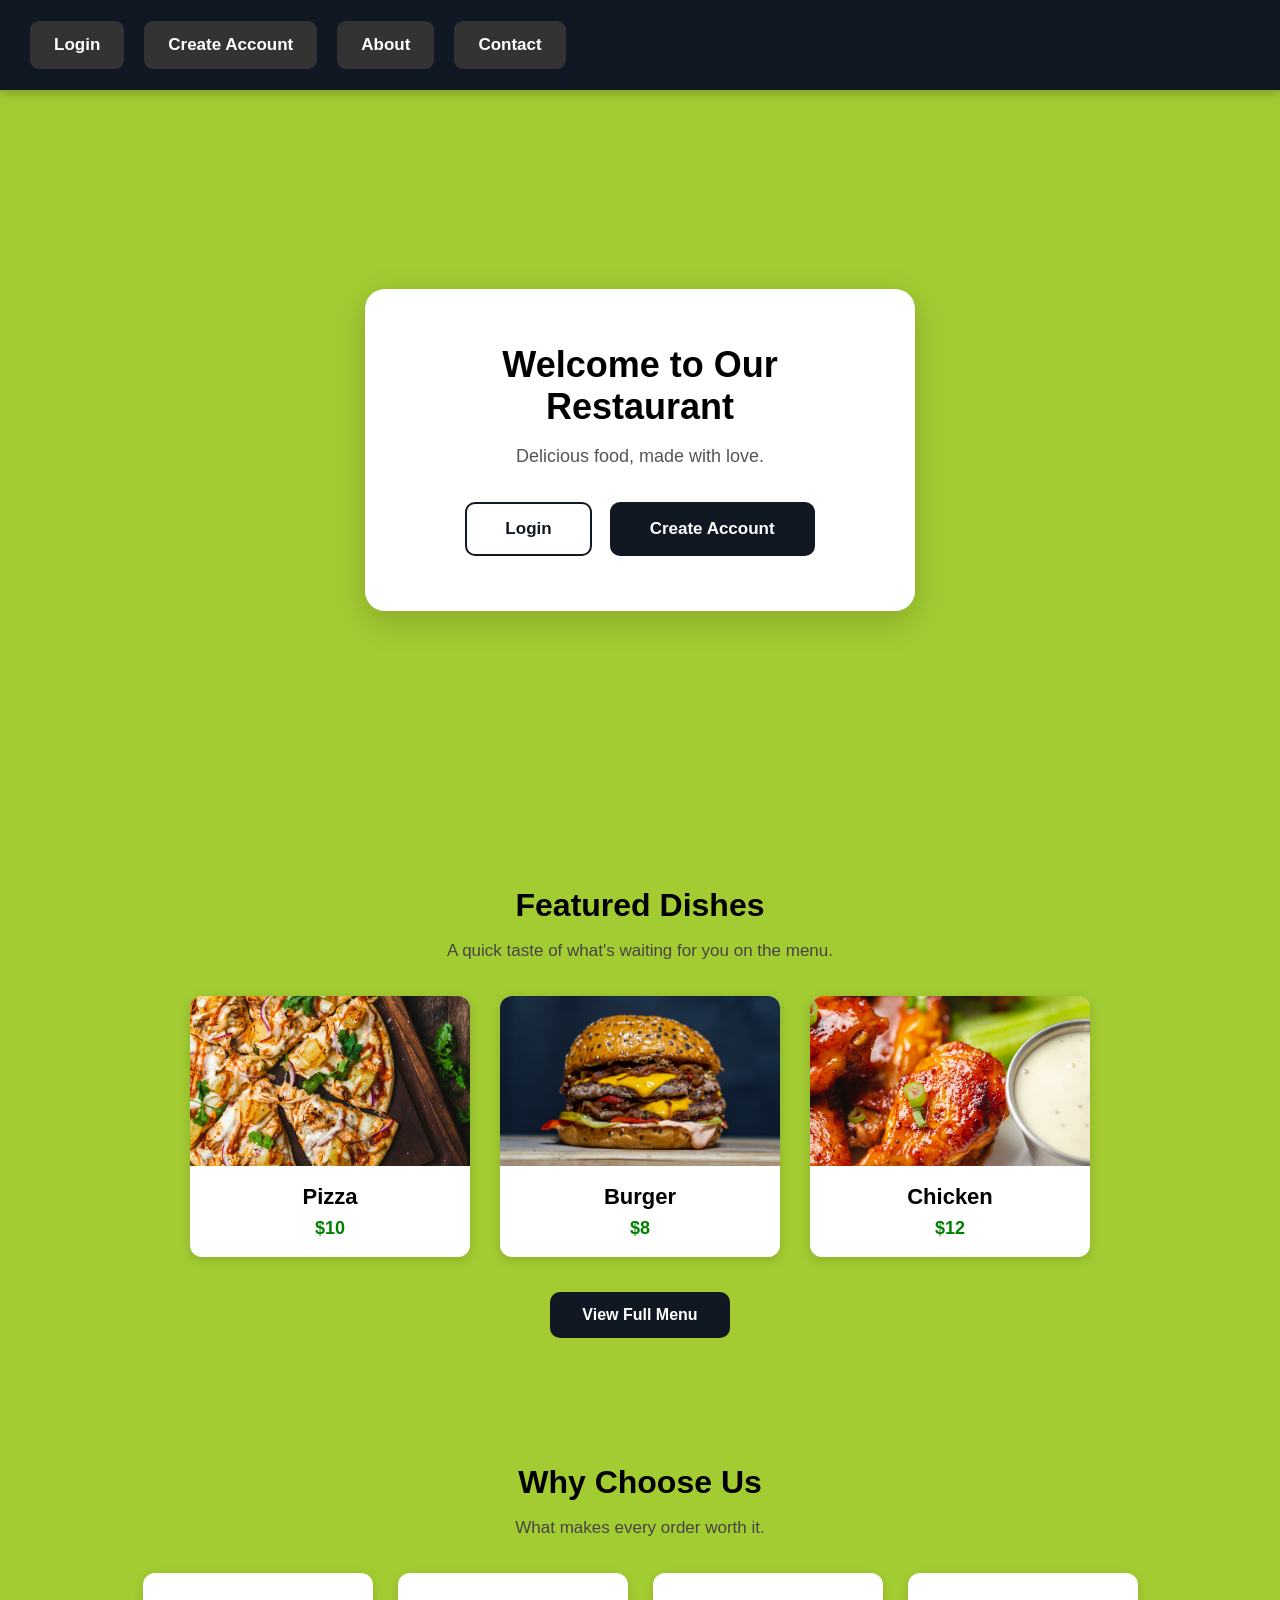
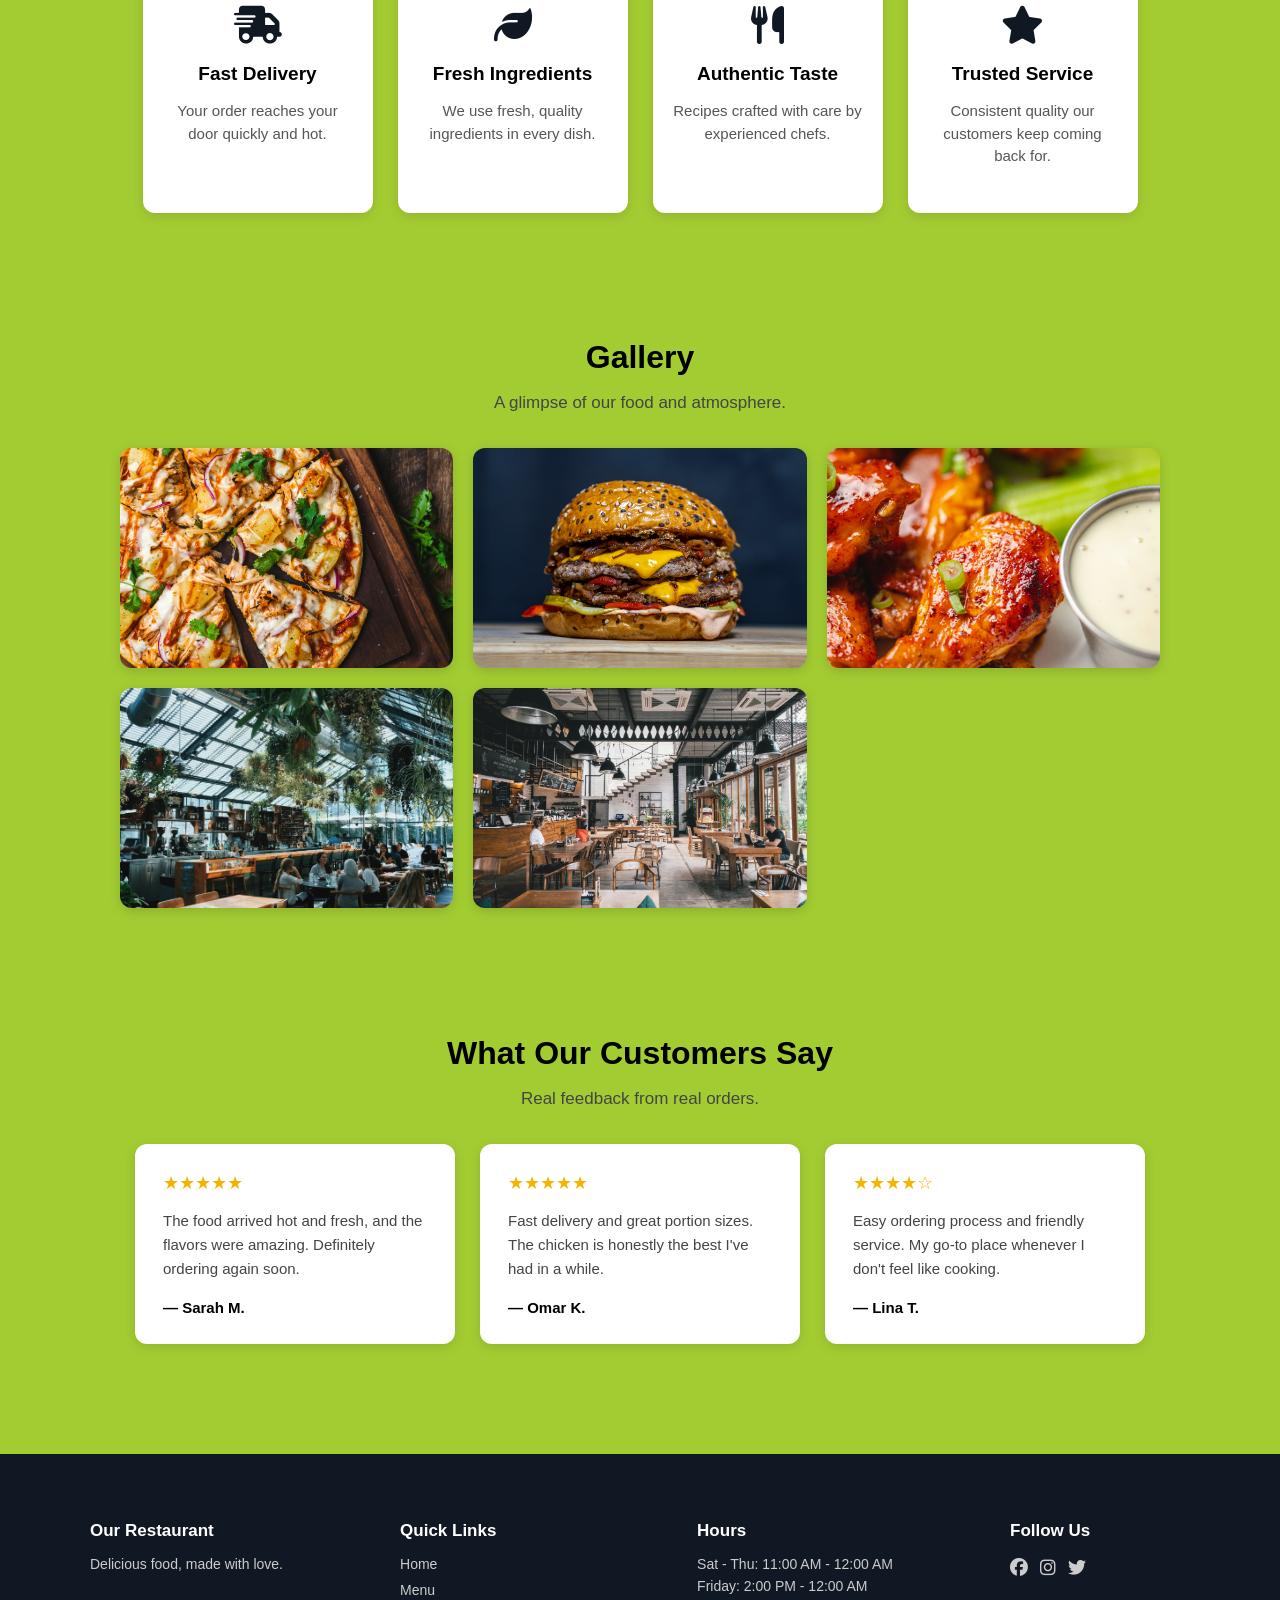
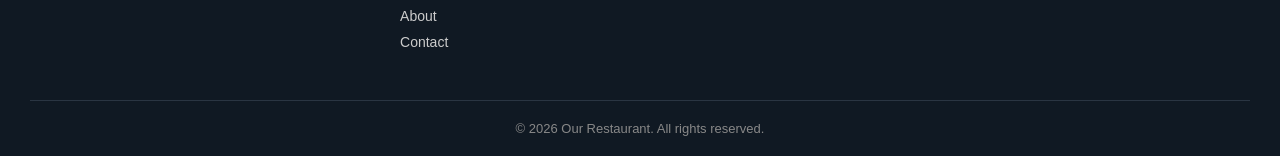
==== index.html @ 167abb03 "Add files via upload initial commit" ====
<!DOCTYPE html>
<html>

<head>
    <meta charset="UTF-8">
    <title>Restaurant</title>
    <link rel="stylesheet" href="style.css">
</head>

<body class="homePage">

    <nav id="mainNav"></nav>

    <div class="hero">

        <div class="heroContent">

            <h1>Welcome to Our Restaurant</h1>

            <p>Delicious food, made with love.</p>

            <div class="heroButtons" id="heroButtons"></div>

        </div>

    </div>


    <!-- Featured Dishes -->
    <div class="homeSection">

        <h2>Featured Dishes</h2>

        <p class="sectionSubtitle">
            A quick taste of what's waiting for you on the menu.
        </p>

        <div class="featuredGrid">

            <a href="food-details.html?food=Pizza" class="featuredCard">

                <img src="images/pizza.jpg" alt="Pizza">

                <div class="featuredInfo">
                    <h3>Pizza</h3>
                    <span class="featuredPrice">$10</span>
                </div>

            </a>

            <a href="food-details.html?food=Burger" class="featuredCard">

                <img src="images/burger.jpg" alt="Burger">

                <div class="featuredInfo">
                    <h3>Burger</h3>
                    <span class="featuredPrice">$8</span>
                </div>

            </a>

            <a href="food-details.html?food=Chicken" class="featuredCard">

                <img src="images/chicken.jpg" alt="Chicken">

                <div class="featuredInfo">
                    <h3>Chicken</h3>
                    <span class="featuredPrice">$12</span>
                </div>

            </a>

        </div>

        <a href="menu.html" class="viewMenuLink">
            View Full Menu
        </a>

    </div>


    <!-- Why Choose Us -->
    <div class="homeSection">

        <h2>Why Choose Us</h2>

        <p class="sectionSubtitle">
            What makes every order worth it.
        </p>

        <div class="whyGrid">

            <div class="whyCard">
                <div class="whyIcon"><i class="fa-solid fa-truck-fast"></i></div>
                <h3>Fast Delivery</h3>
                <p>Your order reaches your door quickly and hot.</p>
            </div>

            <div class="whyCard">
                <div class="whyIcon"><i class="fa-solid fa-leaf"></i></div>
                <h3>Fresh Ingredients</h3>
                <p>We use fresh, quality ingredients in every dish.</p>
            </div>

            <div class="whyCard">
                <div class="whyIcon"><i class="fa-solid fa-utensils"></i></div>
                <h3>Authentic Taste</h3>
                <p>Recipes crafted with care by experienced chefs.</p>
            </div>

            <div class="whyCard">
                <div class="whyIcon"><i class="fa-solid fa-star"></i></div>
                <h3>Trusted Service</h3>
                <p>Consistent quality our customers keep coming back for.</p>
            </div>

        </div>

    </div>


    <!-- Gallery -->
    <div class="homeSection">

        <h2>Gallery</h2>

        <p class="sectionSubtitle">
            A glimpse of our food and atmosphere.
        </p>

        <div class="galleryGrid">

            <img src="images/pizza.jpg" alt="Pizza">

            <img src="images/burger.jpg" alt="Burger">

            <img src="images/chicken.jpg" alt="Chicken">

            <img src="images/restaurant-1.jpg" alt="Restaurant atmosphere">

            <img src="images/restaurant-2.jpg" alt="Restaurant interior">

        </div>

    </div>


    <!-- Testimonials -->
    <div class="homeSection">

        <h2>What Our Customers Say</h2>

        <p class="sectionSubtitle">
            Real feedback from real orders.
        </p>

        <div class="testimonialGrid">

            <div class="testimonialCard">
                <div class="testimonialStars">★★★★★</div>
                <p class="quote">
                    The food arrived hot and fresh, and the flavors
                    were amazing. Definitely ordering again soon.
                </p>
                <div class="testimonialAuthor">— Sarah M.</div>
            </div>

            <div class="testimonialCard">
                <div class="testimonialStars">★★★★★</div>
                <p class="quote">
                    Fast delivery and great portion sizes. The chicken
                    is honestly the best I've had in a while.
                </p>
                <div class="testimonialAuthor">— Omar K.</div>
            </div>

            <div class="testimonialCard">
                <div class="testimonialStars">★★★★☆</div>
                <p class="quote">
                    Easy ordering process and friendly service.
                    My go-to place whenever I don't feel like cooking.
                </p>
                <div class="testimonialAuthor">— Lina T.</div>
            </div>

        </div>

    </div>


    <script src="script.js"></script>

</body>

</html>
---- style.css ----
/* ==============================
   BASIC
   ============================== */

html {
    scroll-behavior: smooth;
}

* {
    box-sizing: border-box;
}

html,
body {
    margin: 0;
    padding: 0;
}

body {
    background-color: rgb(163, 204, 50);
    padding-top: 100px;
    font-family: Arial, sans-serif;
}


/* ==============================
   NAVIGATION
   ============================== */

#mainNav {
    position: fixed;

    top: 0;
    left: 0;
    right: 0;

    width: 100%;

    min-height: 90px;

    z-index: 1000;

    background-color: #101923;

    display: flex;

    align-items: center;

    gap: 20px;

    padding: 15px 30px;

    box-shadow:
        0 3px 10px rgba(0, 0, 0, 0.25);
}


/* ==============================
   NAVIGATION LINKS
   ============================== */

#mainNav a {
    display: inline-block;

    background-color: #333;

    color: white;

    text-decoration: none;

    padding: 14px 24px;

    border-radius: 9px;

    font-size: 17px;

    font-weight: bold;

    white-space: nowrap;

    transition: all 0.25s ease;
}

#mainNav a:hover {
    background-color: #444;

    transform: translateY(-3px);

    box-shadow:
        0 5px 12px rgba(0, 0, 0, 0.2);
}


/* ==============================
   SEARCH
   ============================== */

#searchBox {
    width: 170px;

    padding: 13px 18px;

    border: 2px solid white;

    border-radius: 22px;

    background-color: white;

    color: #222;

    font-size: 16px;

    outline: none;
}

#searchBox:focus {
    border-color: #999;
}


/* ==============================
   LOGOUT
   ============================== */

.logoutButton {
    margin-left: auto;

    background-color: #333;

    color: white;

    border: none;

    padding: 14px 25px;

    border-radius: 9px;

    font-size: 17px;

    font-weight: bold;

    cursor: pointer;

    white-space: nowrap;

    transition: all 0.25s ease;
}

.logoutButton:hover {
    background-color: #444;

    transform: translateY(-3px);

    box-shadow:
        0 5px 12px rgba(0, 0, 0, 0.2);
}


/* ==============================
   HOME PAGE
   ============================== */

.homePage {
    padding-top: 0;
}

.homePage #mainNav {
    position: static;
    width: 100%;
}

.homePage h1 {
    margin-top: 70px;
}

h1 {
    text-align: center;

    font-size: 42px;

    margin-bottom: 25px;
}

body > p {
    text-align: center;

    font-size: 18px;
}


/* ==============================
   MENU
   ============================== */

.menu {
    display: flex;

    justify-content: center;

    align-items: stretch;

    gap: 40px;

    padding: 30px;

    flex-wrap: wrap;
}


/* ==============================
   FOOD CARD
   ============================== */

.food {
    width: 320px;

    padding: 20px;

    background-color: white;

    border: 1px solid #ddd;

    border-radius: 12px;

    text-align: center;

    box-shadow:
        0 3px 12px rgba(0, 0, 0, 0.15);
}


/* ==============================
   FOOD IMAGE
   ============================== */

.menu .food img {
    width: 260px;

    height: 170px;

    object-fit: cover;

    display: block;

    margin: 0 auto 20px;

    border-radius: 8px;
}


/* ==============================
   FOOD TEXT
   ============================== */

.food h2 {
    font-size: 28px;

    margin: 10px 0;
}

.food p {
    font-size: 17px;
}

.food strong {
    display: block;

    color: green;

    font-size: 24px;

    margin: 15px 0;
}


/* ==============================
   QUANTITY
   ============================== */

.food label {
    display: block;

    margin-bottom: 8px;

    font-weight: bold;
}

.food input {
    width: 80px;

    padding: 9px;

    margin-bottom: 10px;

    text-align: center;

    border: 1px solid #ccc;

    border-radius: 6px;

    font-size: 16px;
}


/* ==============================
   FOOD BUTTON
   ============================== */

.food button {
    display: block;

    width: 220px;

    margin: 10px auto 0;

    padding: 13px;

    background-color: #333;

    color: white;

    border: none;

    border-radius: 8px;

    font-size: 17px;

    font-weight: bold;

    cursor: pointer;

    transition: all 0.25s ease;
}

.food button:hover {
    background-color: #444;

    transform: translateY(-3px);

    box-shadow:
        0 5px 12px rgba(0, 0, 0, 0.2);
}


/* ==============================
   CART
   ============================== */

.cartBox {
    width: 700px;

    max-width: 90%;

    margin: 30px auto 60px;

    padding: 30px;

    background-color: white;

    border-radius: 15px;

    box-shadow:
        0 4px 15px rgba(0, 0, 0, 0.18);

    text-align: center;
}

.cartBox h2 {
    font-size: 32px;

    margin-top: 0;
}

.cartBox p {
    font-size: 19px;

    padding: 8px;

    border-bottom: 1px solid #eee;
}

.cartBox button {
    padding: 14px 28px;

    background-color: #333;

    color: white;

    border: none;

    border-radius: 8px;

    font-size: 17px;

    font-weight: bold;

    cursor: pointer;

    transition: all 0.25s ease;
}

.cartBox button:hover {
    background-color: #444;

    transform: translateY(-3px);

    box-shadow:
        0 5px 12px rgba(0, 0, 0, 0.2);
}


/* ==============================
   ACCOUNT
   ============================== */

.accountCard {
    width: 500px;

    max-width: 90%;

    margin: 40px auto;

    padding: 30px;

    background-color: white;

    border: 1px solid #ddd;

    border-radius: 15px;

    box-shadow:
        0 4px 15px rgba(0, 0, 0, 0.15);

    text-align: left;
}

.accountCard h2 {
    text-align: center;

    margin-bottom: 30px;
}

.accountCard p {
    font-size: 19px;

    padding: 15px 0;

    border-bottom: 1px solid #eee;
}

.accountCard strong {
    margin-right: 10px;
}

.accountCard button {
    display: block;

    margin: 25px auto 0;

    padding: 13px 25px;

    background-color: #333;

    color: white;

    border: none;

    border-radius: 8px;

    font-size: 17px;

    font-weight: bold;

    cursor: pointer;

    transition: all 0.25s ease;
}

.accountCard button:hover {
    background-color: #444;

    transform: translateY(-3px);
}

.accountCard input {
    display: block;

    width: 100%;

    padding: 12px;

    margin: 8px 0 18px;

    border: 1px solid #ccc;

    border-radius: 7px;

    font-size: 16px;
}


/* ==============================
   ORDERS
   ============================== */

.orderCard {
    width: 650px;

    max-width: 90%;

    margin: 40px auto;

    padding: 30px;

    background-color: white;

    border-radius: 15px;

    box-shadow:
        0 4px 15px rgba(0, 0, 0, 0.15);

    text-align: center;
}

.orderCard h2 {
    font-size: 30px;
}

.orderCard p {
    font-size: 19px;

    padding: 8px;

    border-bottom: 1px solid #eee;
}

.orderCard button {
    padding: 13px 25px;

    background-color: #333;

    color: white;

    border: none;

    border-radius: 8px;

    font-size: 17px;

    font-weight: bold;

    cursor: pointer;

    transition: all 0.25s ease;
}

.orderCard button:hover {
    background-color: #444;

    transform: translateY(-3px);
}


/* ==============================
   CONFIRMATION
   ============================== */

.confirmationCard {
    width: 650px;

    max-width: 90%;

    margin: 40px auto;

    padding: 35px;

    background-color: white;

    border-radius: 15px;

    box-shadow:
        0 4px 15px rgba(0, 0, 0, 0.15);

    text-align: center;
}

.confirmationCard p {
    font-size: 18px;

    padding: 7px;
}

.confirmationCard button {
    padding: 13px 25px;

    margin: 5px;

    background-color: #333;

    color: white;

    border: none;

    border-radius: 8px;

    font-size: 17px;

    font-weight: bold;

    cursor: pointer;

    transition: all 0.25s ease;
}

.confirmationCard button:hover {
    background-color: #444;

    transform: translateY(-3px);

    box-shadow:
        0 5px 12px rgba(0, 0, 0, 0.2);
}


/* ==============================
   SIGNUP
   ============================== */

.signupPage {
    padding-top: 40px;

    text-align: center;
}

.signupCard {
    width: 400px;

    max-width: 90%;

    margin: 30px auto;

    padding: 30px;

    background-color: white;

    border-radius: 15px;

    box-shadow:
        0 4px 15px rgba(0, 0, 0, 0.15);
}

.signupCard input {
    display: block;

    width: 100%;

    padding: 13px;

    margin: 15px 0;

    border: 1px solid #ccc;

    border-radius: 8px;

    font-size: 16px;
}

.signupCard button {
    padding: 13px 25px;

    margin: 8px;

    background-color: #333;

    color: white;

    border: none;

    border-radius: 8px;

    font-size: 16px;

    font-weight: bold;

    cursor: pointer;

    transition: all 0.25s ease;
}

.signupCard button:hover {
    background-color: #444;

    transform: translateY(-3px);

    box-shadow:
        0 5px 12px rgba(0, 0, 0, 0.2);
}


/* ==============================
   NO FOOD
   ============================== */

.noFood {
    width: 100%;

    text-align: center;

    padding: 50px;

    background-color: white;

    border-radius: 15px;
}


/* ==============================
   HERO (HOME WELCOME)
   ============================== */

.hero {
    display: flex;
    justify-content: center;
    align-items: center;
    min-height: 80vh;
    padding: 40px 20px;
}

.heroContent {
    max-width: 550px;
    width: 100%;
    background-color: white;
    padding: 55px 45px;
    border-radius: 20px;
    box-shadow: 0 10px 35px rgba(0, 0, 0, 0.18);
    text-align: center;
}

.heroContent h1 {
    margin-top: 0;
    font-size: 36px;
    margin-bottom: 15px;
}

.heroContent p {
    font-size: 18px;
    color: #555;
    margin-bottom: 35px;
}

.heroButtons {
    display: flex;
    justify-content: center;
    gap: 18px;
    flex-wrap: wrap;
}

.heroButtons button {
    padding: 15px 38px;
    font-size: 17px;
    font-weight: bold;
    border-radius: 10px;
    cursor: pointer;
    white-space: nowrap;
    transition: all 0.25s ease;
    border: 2px solid #101923;
}

.btnFilled {
    background-color: #101923;
    color: white;
}

.btnFilled:hover {
    background-color: #1c2b3a;
    transform: translateY(-3px);
    box-shadow: 0 6px 15px rgba(0, 0, 0, 0.25);
}

.btnOutline {
    background-color: transparent;
    color: #101923;
}

.btnOutline:hover {
    background-color: #101923;
    color: white;
    transform: translateY(-3px);
    box-shadow: 0 6px 15px rgba(0, 0, 0, 0.25);
}

.heroWelcomeBack {
    font-size: 18px;
    margin-bottom: 22px;
}


/* ==============================
   ERROR MESSAGES
   ============================== */

.errorMsg {
    display: none;
    color: #d63031;
    font-size: 14px;
    font-weight: bold;
    margin: -5px 0 12px;
    text-align: center;
}


/* ==============================
   CART BADGE
   ============================== */

.cartLink {
    position: relative;
}

.cartBadge {
    position: absolute;
    top: -8px;
    right: -8px;
    background-color: #d63031;
    color: white;
    font-size: 12px;
    font-weight: bold;
    min-width: 20px;
    height: 20px;
    border-radius: 50%;
    display: flex;
    align-items: center;
    justify-content: center;
    padding: 0 4px;
}


/* ==============================
   PAST ORDERS
   ============================== */

.pastOrder {
    background-color: #fafafa;
    border: 1px solid #eee;
    border-radius: 10px;
    padding: 15px 20px;
    margin-bottom: 15px;
    text-align: left;
}

.orderDate {
    font-size: 14px;
    color: #888;
    margin: 0 0 8px;
}

.orderTotal {
    font-weight: bold;
    color: green;
    margin-top: 8px;
}


/* ==============================
   ABOUT / CONTACT
   ============================== */

.infoCard {
    width: 650px;
    max-width: 90%;
    margin: 40px auto;
    padding: 35px;
    background-color: white;
    border-radius: 15px;
    box-shadow: 0 4px 15px rgba(0, 0, 0, 0.15);
    text-align: center;
}

.infoCard p {
    font-size: 18px;
    color: #444;
    line-height: 1.6;
}


/* ==============================
   CART ROW / REMOVE BUTTON
   ============================== */

.cartRow {
    display: flex;
    justify-content: space-between;
    align-items: center;
}

.removeBtn {
    background-color: transparent;
    color: #d63031;
    border: none;
    font-size: 22px;
    font-weight: bold;
    cursor: pointer;
    line-height: 1;
    padding: 0 8px;
}

.removeBtn:hover {
    color: #b02a2a;
}


/* ==============================
   ORDER STATUS BADGE
   ============================== */

.statusBadge {
    display: inline-block;
    padding: 6px 16px;
    border-radius: 20px;
    font-size: 14px;
    font-weight: bold;
    margin: 8px 0;
}

.statusPreparing {
    background-color: #fff3cd;
    color: #856404;
}

.statusOutforDelivery {
    background-color: #cce5ff;
    color: #004085;
}

.statusDelivered {
    background-color: #d4edda;
    color: #155724;
}


/* ==============================
   CATEGORY FILTER
   ============================== */

.categoryBar {
    display: flex;
    justify-content: center;
    gap: 15px;
    flex-wrap: wrap;
    padding: 0 20px 10px;
}

.categoryBtn {
    padding: 10px 24px;
    background-color: white;
    color: #101923;
    border: 2px solid #101923;
    border-radius: 22px;
    font-size: 15px;
    font-weight: bold;
    cursor: pointer;
    transition: all 0.25s ease;
}

.categoryBtn:hover {
    background-color: #eaeaea;
}

.activeCategory {
    background-color: #101923;
    color: white;
}


/* ==============================
   FOOD LINK (menu -> details)
   ============================== */

.foodLink {
    text-decoration: none;
    color: inherit;
    display: block;
}


/* ==============================
   FOOD DETAILS PAGE
   ============================== */

.detailCard {
    width: 650px;
    max-width: 90%;
    margin: 30px auto 60px;
    padding: 35px;
    background-color: white;
    border-radius: 15px;
    box-shadow: 0 4px 15px rgba(0, 0, 0, 0.15);
    text-align: center;
}

.detailCard img {
    width: 100%;
    max-width: 400px;
    height: 260px;
    object-fit: cover;
    border-radius: 12px;
    margin-bottom: 20px;
}

.detailCard h2 {
    font-size: 32px;
    margin: 10px 0;
}

.detailCard .detailPrice {
    display: block;
    color: green;
    font-size: 26px;
    font-weight: bold;
    margin: 15px 0;
}

.detailSection {
    text-align: left;
    margin: 20px 0;
}

.detailSection h3 {
    font-size: 18px;
    margin-bottom: 6px;
}

.detailSection p {
    font-size: 16px;
    color: #444;
    line-height: 1.5;
}

.detailCard label {
    display: block;
    margin-bottom: 8px;
    font-weight: bold;
}

.detailCard input {
    width: 80px;
    padding: 9px;
    margin-bottom: 15px;
    text-align: center;
    border: 1px solid #ccc;
    border-radius: 6px;
    font-size: 16px;
}

.detailCard button {
    display: block;
    width: 240px;
    margin: 10px auto 0;
    padding: 13px;
    background-color: #333;
    color: white;
    border: none;
    border-radius: 8px;
    font-size: 17px;
    font-weight: bold;
    cursor: pointer;
    transition: all 0.25s ease;
}

.detailCard button:hover {
    background-color: #444;
    transform: translateY(-3px);
}

.backLink {
    display: inline-block;
    margin-top: 15px;
    color: #101923;
    font-weight: bold;
    text-decoration: none;
}


/* ==============================
   RESPONSIVE (MOBILE)
   ============================== */

@media (max-width: 700px) {

    body {
        padding-top: 130px;
    }

    #mainNav {
        flex-wrap: wrap;
        min-height: unset;
        padding: 12px 15px;
        gap: 10px;
    }

    #mainNav a,
    .logoutButton {
        padding: 10px 14px;
        font-size: 14px;
    }

    #searchBox {
        width: 120px;
        padding: 9px 12px;
        font-size: 14px;
    }

    .logoutButton {
        margin-left: 0;
    }

    h1 {
        font-size: 30px;
        padding: 0 10px;
    }

    .heroContent {
        padding: 35px 22px;
    }

    .heroContent h1 {
        font-size: 26px;
    }

    .menu {
        gap: 20px;
        padding: 15px;
    }

    .food {
        width: 100%;
        max-width: 340px;
    }

    .cartBox,
    .accountCard,
    .orderCard,
    .confirmationCard,
    .signupCard,
    .infoCard,
    .detailCard {
        width: 100%;
        max-width: 94%;
        padding: 20px;
    }

    .cartRow {
        flex-direction: row;
        align-items: center;
    }

    .detailCard img {
        height: 200px;
    }

    .categoryBar {
        gap: 8px;
    }

    .categoryBtn {
        padding: 8px 16px;
        font-size: 13px;
    }
}

@media (max-width: 400px) {

    .homePage #mainNav {
        justify-content: center;
    }

    #searchBox {
        display: none;
    }
}


/* ==============================
   HOME SECTIONS (shared)
   ============================== */

.homeSection {
    max-width: 1100px;
    margin: 0 auto;
    padding: 50px 30px;
}

.homeSection h2 {
    text-align: center;
    font-size: 32px;
    margin-bottom: 10px;
}

.homeSection .sectionSubtitle {
    text-align: center;
    font-size: 17px;
    color: #444;
    margin-bottom: 35px;
}


/* ==============================
   FEATURED DISHES
   ============================== */

.featuredGrid {
    display: flex;
    justify-content: center;
    gap: 30px;
    flex-wrap: wrap;
}

.featuredCard {
    width: 280px;
    background-color: white;
    border-radius: 12px;
    overflow: hidden;
    box-shadow: 0 3px 12px rgba(0, 0, 0, 0.15);
    text-decoration: none;
    color: inherit;
    transition: all 0.25s ease;
}

.featuredCard:hover {
    transform: translateY(-5px);
    box-shadow: 0 8px 18px rgba(0, 0, 0, 0.2);
}

.featuredCard img {
    width: 100%;
    height: 170px;
    object-fit: cover;
    display: block;
}

.featuredCard .featuredInfo {
    padding: 18px;
    text-align: center;
}

.featuredCard h3 {
    margin: 0 0 8px;
    font-size: 22px;
}

.featuredCard .featuredPrice {
    color: green;
    font-weight: bold;
    font-size: 18px;
}

.viewMenuLink {
    display: block;
    width: fit-content;
    margin: 35px auto 0;
    padding: 14px 32px;
    background-color: #101923;
    color: white;
    text-decoration: none;
    border-radius: 10px;
    font-weight: bold;
    transition: all 0.25s ease;
}

.viewMenuLink:hover {
    background-color: #1c2b3a;
    transform: translateY(-3px);
}


/* ==============================
   WHY CHOOSE US
   ============================== */

.whyGrid {
    display: flex;
    justify-content: center;
    gap: 25px;
    flex-wrap: wrap;
}

.whyCard {
    width: 230px;
    background-color: white;
    border-radius: 12px;
    padding: 30px 20px;
    text-align: center;
    box-shadow: 0 3px 12px rgba(0, 0, 0, 0.12);
}

.whyCard .whyIcon {
    font-size: 40px;
    margin-bottom: 15px;
}

.whyCard h3 {
    font-size: 19px;
    margin: 0 0 10px;
}

.whyCard p {
    font-size: 15px;
    color: #555;
    line-height: 1.5;
}


/* ==============================
   HOME SECTIONS - RESPONSIVE
   ============================== */

@media (max-width: 700px) {

    .homeSection {
        padding: 35px 15px;
    }

    .homeSection h2 {
        font-size: 26px;
    }

    .featuredCard,
    .whyCard {
        width: 100%;
        max-width: 320px;
    }
}


/* ==============================
   GALLERY
   ============================== */

.galleryGrid {
    display: grid;
    grid-template-columns: repeat(3, 1fr);
    gap: 20px;
}

.galleryGrid img {
    width: 100%;
    height: 220px;
    object-fit: cover;
    border-radius: 12px;
    box-shadow: 0 3px 12px rgba(0, 0, 0, 0.15);
    transition: all 0.25s ease;
}

.galleryGrid img:hover {
    transform: scale(1.03);
    box-shadow: 0 8px 18px rgba(0, 0, 0, 0.2);
}


/* ==============================
   TESTIMONIALS
   ============================== */

.testimonialGrid {
    display: flex;
    justify-content: center;
    gap: 25px;
    flex-wrap: wrap;
}

.testimonialCard {
    width: 320px;
    background-color: white;
    border-radius: 12px;
    padding: 28px;
    box-shadow: 0 3px 12px rgba(0, 0, 0, 0.12);
}

.testimonialStars {
    color: #f5b301;
    font-size: 18px;
    margin-bottom: 12px;
}

.testimonialCard p.quote {
    font-size: 15px;
    color: #444;
    line-height: 1.6;
    margin-bottom: 18px;
}

.testimonialAuthor {
    font-weight: bold;
    font-size: 15px;
}


/* ==============================
   GALLERY / TESTIMONIALS - RESPONSIVE
   ============================== */

@media (max-width: 700px) {

    .galleryGrid {
        grid-template-columns: repeat(2, 1fr);
        gap: 12px;
    }

    .galleryGrid img {
        height: 140px;
    }

    .testimonialCard {
        width: 100%;
        max-width: 340px;
    }
}


/* ==============================
   FOOTER
   ============================== */

.siteFooter {
    background-color: #101923;
    color: #ccc;
    margin-top: 60px;
    padding: 50px 30px 20px;
}

.footerContent {
    max-width: 1100px;
    margin: 0 auto;
    display: flex;
    justify-content: space-between;
    gap: 30px;
    flex-wrap: wrap;
}

.footerCol {
    min-width: 180px;
}

.footerCol h3 {
    color: white;
    font-size: 17px;
    margin-bottom: 15px;
}

.footerCol p {
    font-size: 14px;
    margin: 6px 0;
    color: #ccc;
}

.footerCol a {
    display: block;
    color: #ccc;
    text-decoration: none;
    font-size: 14px;
    margin-bottom: 10px;
    transition: color 0.2s ease;
}

.footerCol a:hover {
    color: white;
}

.footerSocial {
    display: flex;
    gap: 12px;
}

.footerSocial a {
    display: inline-block;
    font-size: 20px;
    margin-bottom: 0;
}

.footerBottom {
    text-align: center;
    font-size: 13px;
    color: #888;
    margin: 40px 0 0;
    padding-top: 20px;
    border-top: 1px solid #2a3542;
}


/* ==============================
   FOOTER - RESPONSIVE
   ============================== */

@media (max-width: 700px) {

    .siteFooter {
        padding: 35px 20px 20px;
        text-align: center;
    }

    .footerContent {
        justify-content: center;
        text-align: center;
    }

    .footerSocial {
        justify-content: center;
    }
}


/* ==============================
   CONFIRM MODAL
   ============================== */

.modalOverlay {
    position: fixed;
    top: 0;
    left: 0;
    right: 0;
    bottom: 0;
    background-color: rgba(0, 0, 0, 0.5);
    display: flex;
    align-items: center;
    justify-content: center;
    z-index: 2000;
    padding: 20px;
}

.modalBox {
    background-color: white;
    border-radius: 14px;
    padding: 30px;
    width: 380px;
    max-width: 100%;
    text-align: center;
    box-shadow: 0 10px 30px rgba(0, 0, 0, 0.25);
}

.modalBox p {
    font-size: 17px;
    margin: 0 0 25px;
    color: #222;
}

.modalButtons {
    display: flex;
    justify-content: center;
    gap: 15px;
}

.modalButtons button {
    padding: 12px 26px;
    border: none;
    border-radius: 8px;
    font-size: 15px;
    font-weight: bold;
    cursor: pointer;
    transition: all 0.2s ease;
}

.modalCancel {
    background-color: #eee;
    color: #333;
}

.modalCancel:hover {
    background-color: #ddd;
}

.modalConfirm {
    background-color: #d63031;
    color: white;
}

.modalConfirm:hover {
    background-color: #b02a2a;
}


/* ==============================
   LOADING OVERLAY
   ============================== */

.loadingOverlay {
    position: fixed;
    top: 0;
    left: 0;
    right: 0;
    bottom: 0;
    background-color: rgba(255, 255, 255, 0.95);
    display: flex;
    flex-direction: column;
    align-items: center;
    justify-content: center;
    z-index: 3000;
}

.loadingOverlay p {
    margin-top: 18px;
    font-size: 17px;
    font-weight: bold;
    color: #101923;
}

.spinner {
    width: 48px;
    height: 48px;
    border: 5px solid #eee;
    border-top: 5px solid #101923;
    border-radius: 50%;
    animation: spin 0.8s linear infinite;
}

@keyframes spin {
    from {
        transform: rotate(0deg);
    }
    to {
        transform: rotate(360deg);
    }
}


/* ==============================
   404 PAGE
   ============================== */

.notFoundPage {
    display: flex;
    align-items: center;
    justify-content: center;
    min-height: 80vh;
    padding: 40px 20px;
}

.notFoundBox {
    text-align: center;
    background-color: white;
    padding: 50px 40px;
    border-radius: 20px;
    box-shadow: 0 10px 30px rgba(0, 0, 0, 0.15);
    max-width: 450px;
}

.notFoundBox h1 {
    font-size: 90px;
    margin: 0;
    color: #101923;
}

.notFoundBox h2 {
    font-size: 22px;
    margin: 10px 0 15px;
}

.notFoundBox p {
    font-size: 16px;
    color: #555;
    margin-bottom: 25px;
}

.notFoundBox a {
    display: inline-block;
    padding: 13px 30px;
    background-color: #101923;
    color: white;
    text-decoration: none;
    border-radius: 10px;
    font-weight: bold;
    transition: all 0.25s ease;
}

.notFoundBox a:hover {
    background-color: #1c2b3a;
    transform: translateY(-3px);
}


/* ==============================
   ICON ADJUSTMENTS
   ============================== */

.cartLink i {
    font-size: 20px;
    color: white;
}

.whyIcon i {
    font-size: 38px;
    color: #101923;
}

.footerSocial a i {
    font-size: 18px;
}


/* ==============================
   ADMIN PAGE
   ============================== */

.adminBanner {
    max-width: 500px;
    margin: 0 auto 20px;
    padding: 14px 20px;
    background-color: #fff3cd;
    color: #856404;
    border-radius: 10px;
    text-align: center;
    font-size: 14px;
}
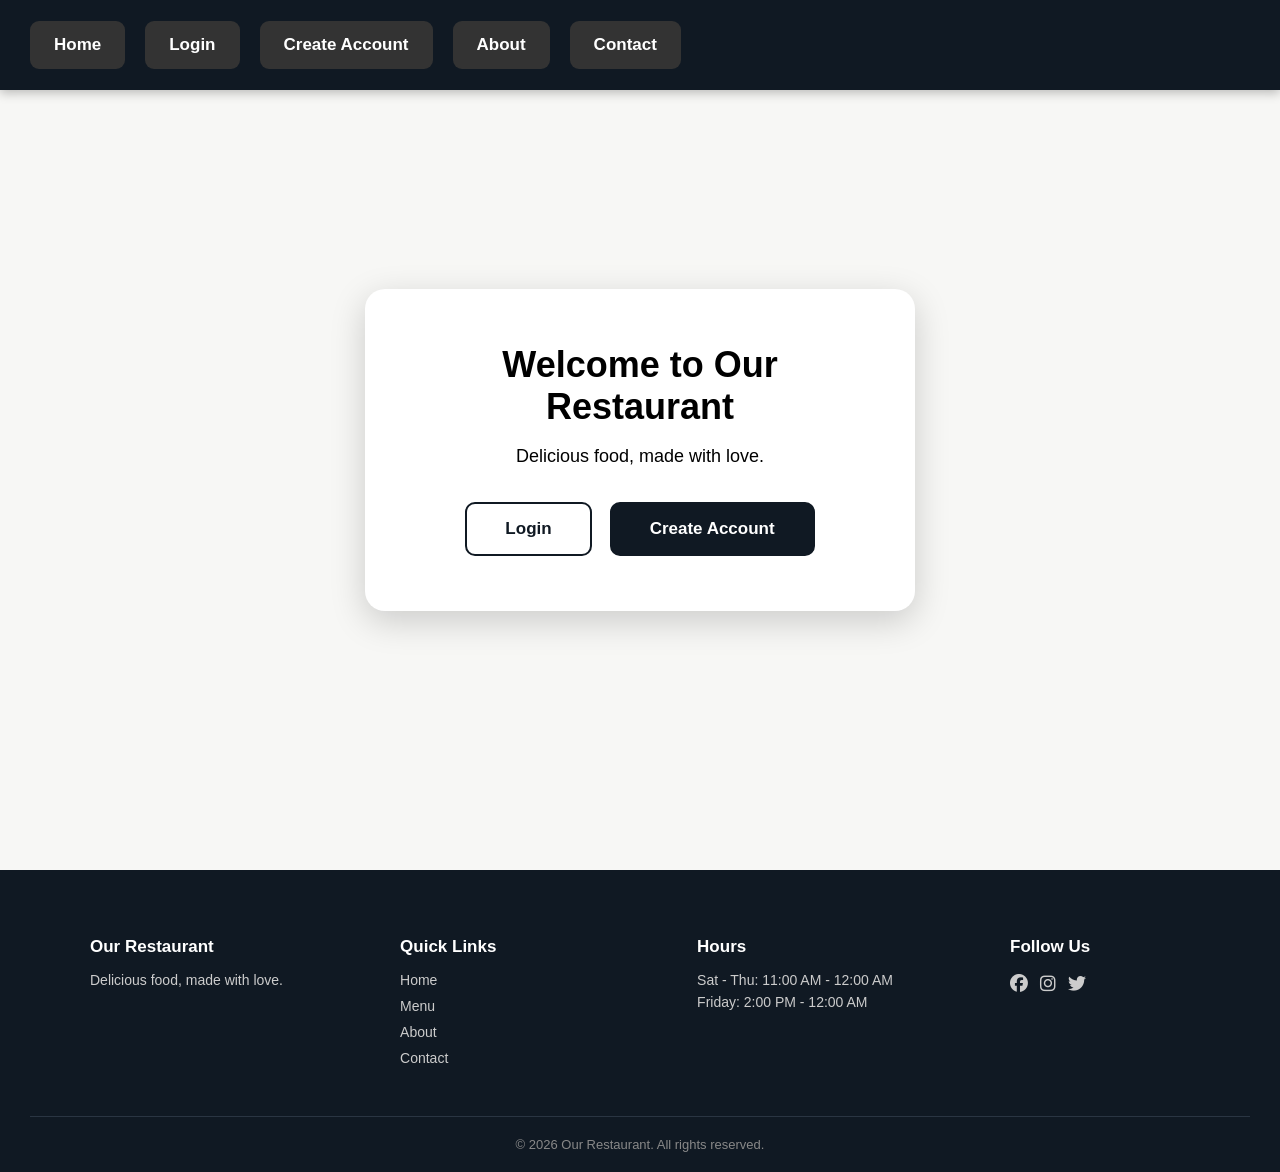
==== commit 85ac84f4: "Add files via upload" ====
--- a/index.html
+++ b/index.html
@@ -3,6 +3,7 @@
 
 <head>
     <meta charset="UTF-8">
+    <meta name="viewport" content="width=device-width, initial-scale=1.0">
     <title>Restaurant</title>
     <link rel="stylesheet" href="style.css">
 </head>
@@ -25,6 +26,8 @@
 
     </div>
 
+
+    <div id="homeExtraSections" style="display: none;">
 
     <!-- Featured Dishes -->
     <div class="homeSection">
@@ -188,6 +191,9 @@
     </div>
 
 
+    </div>
+
+
     <script src="script.js"></script>
 
 </body>
--- a/style.css
+++ b/style.css
@@ -17,7 +17,7 @@
 }
 
 body {
-    background-color: rgb(163, 204, 50);
+    background-color: #f7f7f5;
     padding-top: 100px;
     font-family: Arial, sans-serif;
 }
@@ -744,7 +744,7 @@
 
 .heroContent p {
     font-size: 18px;
-    color: #555;
+    color: #000;
     margin-bottom: 35px;
 }
 
@@ -878,7 +878,7 @@
 
 .infoCard p {
     font-size: 18px;
-    color: #444;
+    color: #000;
     line-height: 1.6;
 }
 
@@ -1032,7 +1032,7 @@
 
 .detailSection p {
     font-size: 16px;
-    color: #444;
+    color: #000;
     line-height: 1.5;
 }
 
@@ -1199,7 +1199,7 @@
 .homeSection .sectionSubtitle {
     text-align: center;
     font-size: 17px;
-    color: #444;
+    color: #000;
     margin-bottom: 35px;
 }
 
@@ -1305,7 +1305,7 @@
 
 .whyCard p {
     font-size: 15px;
-    color: #555;
+    color: #000;
     line-height: 1.5;
 }
 
@@ -1384,7 +1384,7 @@
 
 .testimonialCard p.quote {
     font-size: 15px;
-    color: #444;
+    color: #000;
     line-height: 1.6;
     margin-bottom: 18px;
 }
